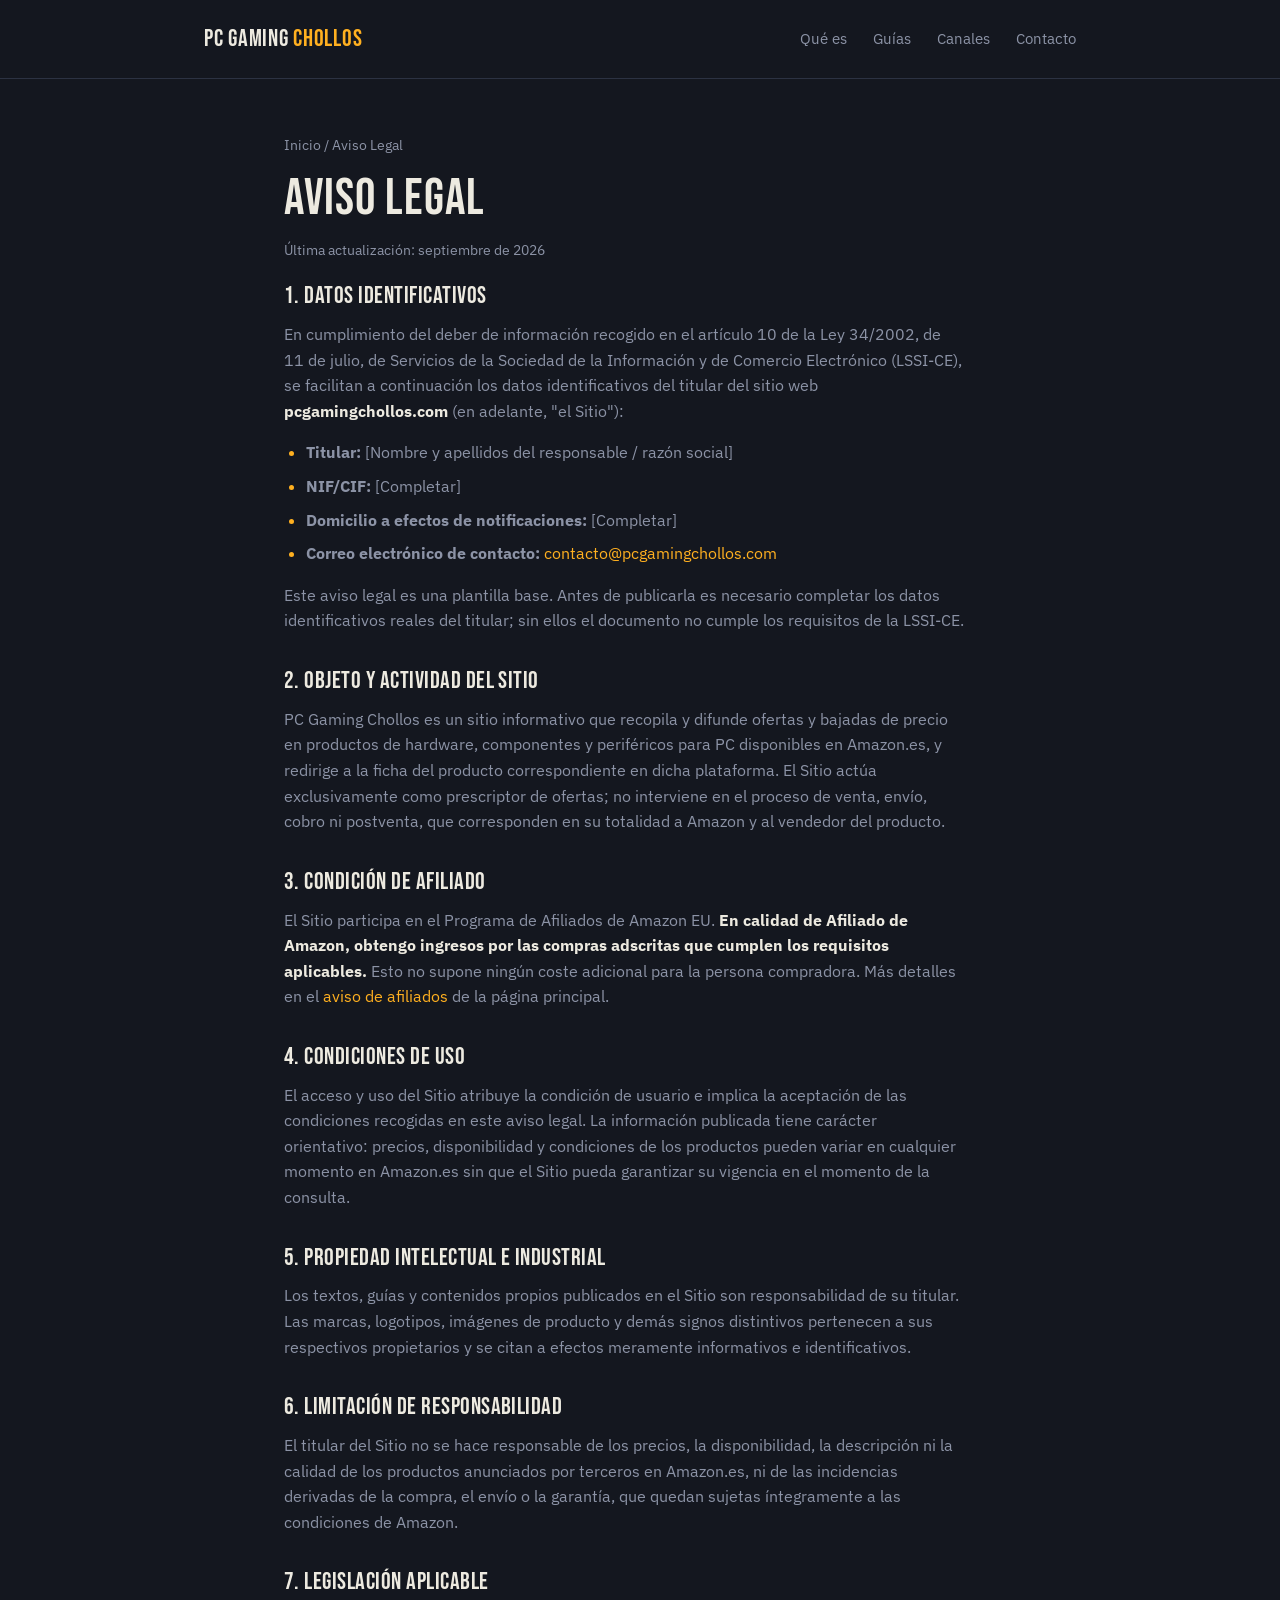
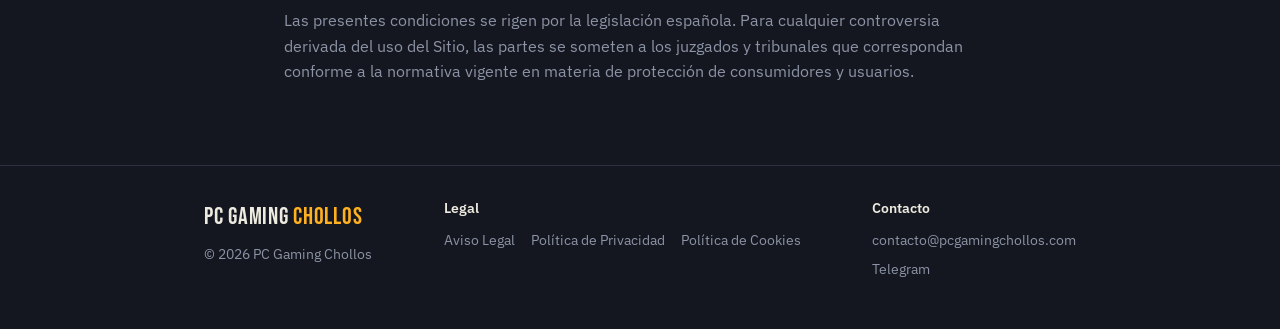
==== legal/aviso-legal.html @ 8f446a81 "Add files via upload" ====
<!DOCTYPE html>
<html lang="es">
<head>
<meta charset="UTF-8">
<meta name="viewport" content="width=device-width, initial-scale=1.0">
<title>Aviso Legal — PC Gaming Chollos</title>
<meta name="description" content="Aviso legal del sitio web PC Gaming Chollos.">
<link rel="stylesheet" href="../assets/style.css">
</head>
<body>

<header>
  <div class="wrap">
    <div class="brand"><a href="../index.html" style="color:inherit;text-decoration:none;">PC Gaming <span>Chollos</span></a></div>
    <nav>
      <a href="../index.html#que-es">Qué es</a>
      <a href="../index.html#guias">Guías</a>
      <a href="../index.html#canales">Canales</a>
      <a href="../index.html#contacto">Contacto</a>
    </nav>
  </div>
</header>

<div class="article-hero legal-page">
  <div class="breadcrumb"><a href="../index.html">Inicio</a> / Aviso Legal</div>
  <h1>Aviso Legal</h1>
  <p class="article-meta">Última actualización: septiembre de 2026</p>
</div>

<div class="wrap legal-page">
  <div class="prose">

    <h2>1. Datos identificativos</h2>
    <p>En cumplimiento del deber de información recogido en el artículo 10 de la Ley 34/2002, de 11 de julio, de Servicios de la Sociedad de la Información y de Comercio Electrónico (LSSI-CE), se facilitan a continuación los datos identificativos del titular del sitio web <strong>pcgamingchollos.com</strong> (en adelante, "el Sitio"):</p>
    <ul>
      <li><strong>Titular:</strong> [Nombre y apellidos del responsable / razón social]</li>
      <li><strong>NIF/CIF:</strong> [Completar]</li>
      <li><strong>Domicilio a efectos de notificaciones:</strong> [Completar]</li>
      <li><strong>Correo electrónico de contacto:</strong> <a href="mailto:contacto@pcgamingchollos.com">contacto@pcgamingchollos.com</a></li>
    </ul>
    <p>Este aviso legal es una plantilla base. Antes de publicarla es necesario completar los datos identificativos reales del titular; sin ellos el documento no cumple los requisitos de la LSSI-CE.</p>

    <h2>2. Objeto y actividad del Sitio</h2>
    <p>PC Gaming Chollos es un sitio informativo que recopila y difunde ofertas y bajadas de precio en productos de hardware, componentes y periféricos para PC disponibles en Amazon.es, y redirige a la ficha del producto correspondiente en dicha plataforma. El Sitio actúa exclusivamente como prescriptor de ofertas; no interviene en el proceso de venta, envío, cobro ni postventa, que corresponden en su totalidad a Amazon y al vendedor del producto.</p>

    <h2>3. Condición de afiliado</h2>
    <p>El Sitio participa en el Programa de Afiliados de Amazon EU. <strong>En calidad de Afiliado de Amazon, obtengo ingresos por las compras adscritas que cumplen los requisitos aplicables.</strong> Esto no supone ningún coste adicional para la persona compradora. Más detalles en el <a href="../index.html#afiliados">aviso de afiliados</a> de la página principal.</p>

    <h2>4. Condiciones de uso</h2>
    <p>El acceso y uso del Sitio atribuye la condición de usuario e implica la aceptación de las condiciones recogidas en este aviso legal. La información publicada tiene carácter orientativo: precios, disponibilidad y condiciones de los productos pueden variar en cualquier momento en Amazon.es sin que el Sitio pueda garantizar su vigencia en el momento de la consulta.</p>

    <h2>5. Propiedad intelectual e industrial</h2>
    <p>Los textos, guías y contenidos propios publicados en el Sitio son responsabilidad de su titular. Las marcas, logotipos, imágenes de producto y demás signos distintivos pertenecen a sus respectivos propietarios y se citan a efectos meramente informativos e identificativos.</p>

    <h2>6. Limitación de responsabilidad</h2>
    <p>El titular del Sitio no se hace responsable de los precios, la disponibilidad, la descripción ni la calidad de los productos anunciados por terceros en Amazon.es, ni de las incidencias derivadas de la compra, el envío o la garantía, que quedan sujetas íntegramente a las condiciones de Amazon.</p>

    <h2>7. Legislación aplicable</h2>
    <p>Las presentes condiciones se rigen por la legislación española. Para cualquier controversia derivada del uso del Sitio, las partes se someten a los juzgados y tribunales que correspondan conforme a la normativa vigente en materia de protección de consumidores y usuarios.</p>

  </div>
</div>

<footer>
  <div class="wrap">
    <div class="footer-col">
      <div class="brand">PC Gaming <span>Chollos</span></div>
      <p>© 2026 PC Gaming Chollos</p>
    </div>
    <div class="footer-col">
      <div class="footer-title">Legal</div>
      <div class="footer-links">
        <a href="aviso-legal.html">Aviso Legal</a>
        <a href="politica-privacidad.html">Política de Privacidad</a>
        <a href="politica-cookies.html">Política de Cookies</a>
      </div>
    </div>
    <div class="footer-col">
      <div class="footer-title">Contacto</div>
      <a href="mailto:contacto@pcgamingchollos.com">contacto@pcgamingchollos.com</a>
      <a href="https://t.me/pc_gaming_chollos" target="_blank" rel="noopener">Telegram</a>
    </div>
  </div>
</footer>

</body>
</html>
---- assets/style.css ----
@import url('https://fonts.googleapis.com/css2?family=Bebas+Neue&family=IBM+Plex+Sans:wght@400;500;600&display=swap');

:root{
  --ink: #14171F;
  --surface: #1C212C;
  --surface-2: #232938;
  --text: #EDEAE0;
  --text-muted: #8C93A6;
  --accent: #FFB020;
  --accent-dim: #8a6420;
  --line: #2C3242;
}

*{ box-sizing: border-box; }
html{ scroll-behavior: smooth; }
body{
  margin:0;
  background: var(--ink);
  color: var(--text);
  font-family: 'IBM Plex Sans', sans-serif;
  line-height: 1.6;
  -webkit-font-smoothing: antialiased;
}
h1, h2, .display{
  font-family: 'Bebas Neue', sans-serif;
  letter-spacing: 0.02em;
  line-height: 0.95;
  font-weight: 400;
}
a{ color: var(--accent); text-decoration: none; }
a:hover{ text-decoration: underline; }
a:focus-visible, button:focus-visible{
  outline: 2px solid var(--accent);
  outline-offset: 3px;
}
img{ max-width:100%; display:block; }

.wrap{
  max-width: 760px;
  margin: 0 auto;
  padding: 0 24px;
}

/* ── Header ───────────────────────────────── */
header{
  padding: 20px 0;
  border-bottom: 1px solid var(--line);
}
header .wrap{
  display:flex;
  align-items:center;
  justify-content:space-between;
  max-width: 920px;
  flex-wrap: wrap;
  gap: 10px;
}
.brand{
  font-family: 'Bebas Neue', sans-serif;
  font-size: 1.5rem;
  letter-spacing: 0.03em;
  color: var(--text);
}
.brand span{ color: var(--accent); }
nav a{
  color: var(--text-muted);
  font-size: 0.95rem;
  margin-left: 22px;
}
nav a:hover{ color: var(--text); text-decoration:none; }

/* ── Hero ─────────────────────────────────── */
.hero{
  max-width: 920px;
  margin: 0 auto;
  padding: 72px 24px 56px;
  position: relative;
}
.tag{
  position:absolute;
  top: 58px;
  right: 24px;
  width: 108px;
  height: 108px;
  background: var(--accent);
  color: var(--ink);
  transform: rotate(8deg);
  clip-path: polygon(50% 0%, 100% 25%, 100% 75%, 50% 100%, 0% 75%, 0% 25%);
  display:flex;
  align-items:center;
  justify-content:center;
  text-align:center;
  font-family:'Bebas Neue', sans-serif;
  font-size: 1.05rem;
  line-height:1.05;
  padding: 8px;
}
.hero h1{
  font-size: clamp(2.6rem, 7vw, 4.4rem);
  max-width: 11ch;
  margin: 0 0 22px;
}
.hero p.lede{
  font-size: 1.15rem;
  color: var(--text-muted);
  max-width: 46ch;
  margin: 0 0 32px;
}
.cta-row{ display:flex; gap:14px; flex-wrap:wrap; }
.btn{
  display:inline-block;
  padding: 12px 22px;
  border-radius: 3px;
  font-weight: 600;
  font-size: 0.98rem;
}
.btn-primary{
  background: var(--accent);
  color: var(--ink);
}
.btn-primary:hover{ background:#ffc450; text-decoration:none; }
.btn-ghost{
  border: 1px solid var(--line);
  color: var(--text);
}
.btn-ghost:hover{ border-color: var(--accent); text-decoration:none; }

/* ── Sections ─────────────────────────────── */
section{
  padding: 56px 0;
  border-top: 1px solid var(--line);
}
section h2{
  font-size: 2rem;
  margin: 0 0 18px;
}
section p{ color: var(--text-muted); margin: 0 0 16px; max-width: 62ch; }
section p strong{ color: var(--text); font-weight:600; }

.steps{
  display:grid;
  gap: 20px;
  margin-top: 28px;
}
.step{
  display:flex;
  gap:18px;
  align-items:flex-start;
}
.step .num{
  font-family:'Bebas Neue', sans-serif;
  font-size: 1.8rem;
  color: var(--accent);
  min-width: 2ch;
}
.step .body h3{
  margin: 0 0 4px;
  font-size: 1.05rem;
  font-weight: 600;
  font-family: 'IBM Plex Sans', sans-serif;
}
.step .body p{ margin:0; }

.channels{
  display:grid;
  grid-template-columns: 1fr 1fr;
  gap: 16px;
  margin-top: 24px;
}
@media (max-width: 560px){
  .channels{ grid-template-columns: 1fr; }
  .guias-grid{ grid-template-columns: 1fr; }
}
.channel-card{
  background: var(--surface);
  border: 1px solid var(--line);
  border-radius: 4px;
  padding: 20px;
}
.channel-card h3{
  margin: 0 0 6px;
  font-size: 1.05rem;
}
.channel-card p{ margin: 0 0 14px; font-size: 0.92rem; }

.disclosure{
  background: var(--surface);
  border-left: 3px solid var(--accent);
  padding: 18px 22px;
  border-radius: 0 4px 4px 0;
}
.disclosure p{ margin:0; color: var(--text); font-size: 0.95rem; }

/* ── Guías / blog ─────────────────────────── */
.guias-grid{
  display:grid;
  grid-template-columns: 1fr 1fr;
  gap: 16px;
  margin-top: 24px;
}
.guia-card{
  background: var(--surface);
  border: 1px solid var(--line);
  border-radius: 4px;
  padding: 20px;
  display:flex;
  flex-direction: column;
}
.guia-card .kicker{
  font-size: 0.78rem;
  text-transform: uppercase;
  letter-spacing: 0.06em;
  color: var(--accent);
  margin-bottom: 8px;
}
.guia-card h3{
  margin: 0 0 8px;
  font-size: 1.1rem;
  font-family: 'IBM Plex Sans', sans-serif;
  font-weight: 600;
  color: var(--text);
}
.guia-card p{ font-size: 0.92rem; margin: 0 0 16px; flex-grow: 1; }
.guia-card a.read-more{ font-size: 0.9rem; font-weight: 600; }

/* ── Article / legal page prose ──────────── */
.article-hero{
  max-width: 760px;
  margin: 0 auto;
  padding: 56px 24px 8px;
}
.breadcrumb{
  font-size: 0.85rem;
  color: var(--text-muted);
  margin-bottom: 18px;
}
.breadcrumb a{ color: var(--text-muted); }
.breadcrumb a:hover{ color: var(--accent); }
.article-hero .kicker{
  font-size: 0.8rem;
  text-transform: uppercase;
  letter-spacing: 0.06em;
  color: var(--accent);
  margin-bottom: 10px;
}
.article-hero h1{
  font-size: clamp(2.2rem, 6vw, 3.2rem);
  margin: 0 0 14px;
}
.article-meta{
  color: var(--text-muted);
  font-size: 0.9rem;
  margin-bottom: 8px;
}
.prose{
  padding: 24px 0 64px;
  border-top: 1px solid var(--line);
  margin-top: 24px;
}
.prose h2{
  font-size: 1.5rem;
  margin: 36px 0 14px;
}
.prose h3{
  font-family: 'IBM Plex Sans', sans-serif;
  font-weight: 600;
  font-size: 1.1rem;
  color: var(--text);
  margin: 26px 0 10px;
}
.prose p{ color: var(--text-muted); max-width: 68ch; margin: 0 0 16px; }
.prose p strong{ color: var(--text); }
.prose ul, .prose ol{ color: var(--text-muted); max-width: 68ch; margin: 0 0 16px; padding-left: 22px; }
.prose li{ margin-bottom: 8px; }
.prose li::marker{ color: var(--accent); }
.legal-page .prose{ border-top: none; margin-top: 0; padding-top: 8px; }
.legal-page .prose h2:first-child{ margin-top: 0; }

.guia-cta{
  background: var(--surface);
  border: 1px solid var(--line);
  border-left: 3px solid var(--accent);
  border-radius: 0 4px 4px 0;
  padding: 20px 22px;
  margin: 32px 0;
}
.guia-cta p{ margin: 0 0 12px; color: var(--text); max-width: none; }

/* ── Footer ───────────────────────────────── */
footer{
  border-top: 1px solid var(--line);
  padding: 32px 0 48px;
}
footer .wrap{
  display:flex;
  justify-content:space-between;
  flex-wrap:wrap;
  gap: 24px;
  max-width: 920px;
}
footer p{
  color: var(--text-muted);
  font-size: 0.85rem;
  margin:0;
}
footer a{ color: var(--text-muted); font-size: 0.85rem; }
footer a:hover{ color: var(--accent); }
.footer-links{
  display:flex;
  gap: 6px 16px;
  flex-wrap: wrap;
}
.footer-col{ display:flex; flex-direction:column; gap:8px; }
.footer-col .footer-title{
  color: var(--text);
  font-size: 0.85rem;
  font-weight: 600;
  margin-bottom: 2px;
}

@media (prefers-reduced-motion: reduce){
  html{ scroll-behavior: auto; }
}
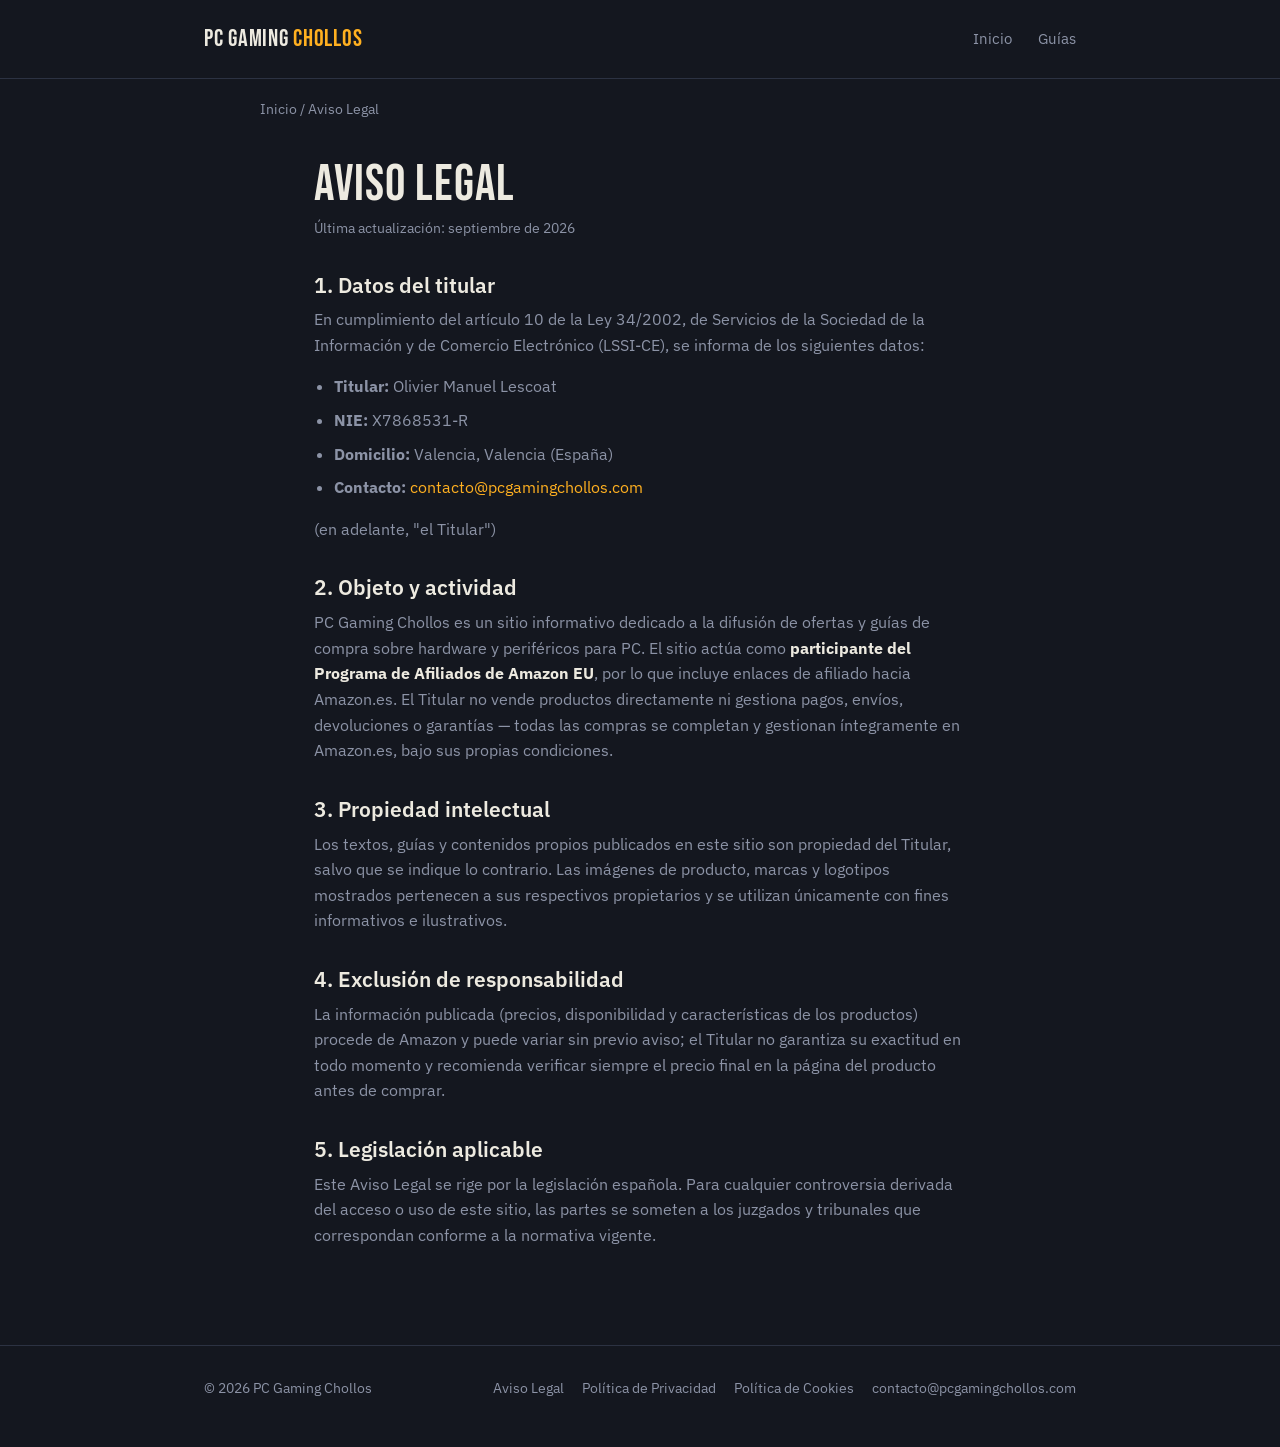
==== commit 2f98ffb8: "Add files via upload" ====
--- a/legal/aviso-legal.html
+++ b/legal/aviso-legal.html
@@ -4,81 +4,57 @@
 <meta charset="UTF-8">
 <meta name="viewport" content="width=device-width, initial-scale=1.0">
 <title>Aviso Legal — PC Gaming Chollos</title>
-<meta name="description" content="Aviso legal del sitio web PC Gaming Chollos.">
-<link rel="stylesheet" href="../assets/style.css">
+<link rel="stylesheet" href="../style.css">
 </head>
 <body>
 
 <header>
-  <div class="wrap">
-    <div class="brand"><a href="../index.html" style="color:inherit;text-decoration:none;">PC Gaming <span>Chollos</span></a></div>
+  <div class="wrap-wide">
+    <div class="brand"><a href="../index.html" style="color:inherit">PC Gaming <span>Chollos</span></a></div>
     <nav>
-      <a href="../index.html#que-es">Qué es</a>
-      <a href="../index.html#guias">Guías</a>
-      <a href="../index.html#canales">Canales</a>
-      <a href="../index.html#contacto">Contacto</a>
+      <a href="../index.html">Inicio</a>
+      <a href="../blog/">Guías</a>
     </nav>
   </div>
 </header>
 
-<div class="article-hero legal-page">
-  <div class="breadcrumb"><a href="../index.html">Inicio</a> / Aviso Legal</div>
+<div class="breadcrumb wrap"><a href="../index.html">Inicio</a> / Aviso Legal</div>
+
+<div class="content-page">
   <h1>Aviso Legal</h1>
-  <p class="article-meta">Última actualización: septiembre de 2026</p>
-</div>
+  <p class="meta">Última actualización: septiembre de 2026</p>
 
-<div class="wrap legal-page">
-  <div class="prose">
+  <h2>1. Datos del titular</h2>
+  <p>En cumplimiento del artículo 10 de la Ley 34/2002, de Servicios de la Sociedad de la Información y de Comercio Electrónico (LSSI-CE), se informa de los siguientes datos:</p>
+  <ul>
+    <li><strong>Titular:</strong> Olivier Manuel Lescoat</li>
+    <li><strong>NIE:</strong> X7868531-R</li>
+    <li><strong>Domicilio:</strong> Valencia, Valencia (España)</li>
+    <li><strong>Contacto:</strong> <a href="mailto:contacto@pcgamingchollos.com">contacto@pcgamingchollos.com</a></li>
+  </ul>
+  <p>(en adelante, "el Titular")</p>
 
-    <h2>1. Datos identificativos</h2>
-    <p>En cumplimiento del deber de información recogido en el artículo 10 de la Ley 34/2002, de 11 de julio, de Servicios de la Sociedad de la Información y de Comercio Electrónico (LSSI-CE), se facilitan a continuación los datos identificativos del titular del sitio web <strong>pcgamingchollos.com</strong> (en adelante, "el Sitio"):</p>
-    <ul>
-      <li><strong>Titular:</strong> [Nombre y apellidos del responsable / razón social]</li>
-      <li><strong>NIF/CIF:</strong> [Completar]</li>
-      <li><strong>Domicilio a efectos de notificaciones:</strong> [Completar]</li>
-      <li><strong>Correo electrónico de contacto:</strong> <a href="mailto:contacto@pcgamingchollos.com">contacto@pcgamingchollos.com</a></li>
-    </ul>
-    <p>Este aviso legal es una plantilla base. Antes de publicarla es necesario completar los datos identificativos reales del titular; sin ellos el documento no cumple los requisitos de la LSSI-CE.</p>
+  <h2>2. Objeto y actividad</h2>
+  <p>PC Gaming Chollos es un sitio informativo dedicado a la difusión de ofertas y guías de compra sobre hardware y periféricos para PC. El sitio actúa como <strong>participante del Programa de Afiliados de Amazon EU</strong>, por lo que incluye enlaces de afiliado hacia Amazon.es. El Titular no vende productos directamente ni gestiona pagos, envíos, devoluciones o garantías — todas las compras se completan y gestionan íntegramente en Amazon.es, bajo sus propias condiciones.</p>
 
-    <h2>2. Objeto y actividad del Sitio</h2>
-    <p>PC Gaming Chollos es un sitio informativo que recopila y difunde ofertas y bajadas de precio en productos de hardware, componentes y periféricos para PC disponibles en Amazon.es, y redirige a la ficha del producto correspondiente en dicha plataforma. El Sitio actúa exclusivamente como prescriptor de ofertas; no interviene en el proceso de venta, envío, cobro ni postventa, que corresponden en su totalidad a Amazon y al vendedor del producto.</p>
+  <h2>3. Propiedad intelectual</h2>
+  <p>Los textos, guías y contenidos propios publicados en este sitio son propiedad del Titular, salvo que se indique lo contrario. Las imágenes de producto, marcas y logotipos mostrados pertenecen a sus respectivos propietarios y se utilizan únicamente con fines informativos e ilustrativos.</p>
 
-    <h2>3. Condición de afiliado</h2>
-    <p>El Sitio participa en el Programa de Afiliados de Amazon EU. <strong>En calidad de Afiliado de Amazon, obtengo ingresos por las compras adscritas que cumplen los requisitos aplicables.</strong> Esto no supone ningún coste adicional para la persona compradora. Más detalles en el <a href="../index.html#afiliados">aviso de afiliados</a> de la página principal.</p>
+  <h2>4. Exclusión de responsabilidad</h2>
+  <p>La información publicada (precios, disponibilidad y características de los productos) procede de Amazon y puede variar sin previo aviso; el Titular no garantiza su exactitud en todo momento y recomienda verificar siempre el precio final en la página del producto antes de comprar.</p>
 
-    <h2>4. Condiciones de uso</h2>
-    <p>El acceso y uso del Sitio atribuye la condición de usuario e implica la aceptación de las condiciones recogidas en este aviso legal. La información publicada tiene carácter orientativo: precios, disponibilidad y condiciones de los productos pueden variar en cualquier momento en Amazon.es sin que el Sitio pueda garantizar su vigencia en el momento de la consulta.</p>
-
-    <h2>5. Propiedad intelectual e industrial</h2>
-    <p>Los textos, guías y contenidos propios publicados en el Sitio son responsabilidad de su titular. Las marcas, logotipos, imágenes de producto y demás signos distintivos pertenecen a sus respectivos propietarios y se citan a efectos meramente informativos e identificativos.</p>
-
-    <h2>6. Limitación de responsabilidad</h2>
-    <p>El titular del Sitio no se hace responsable de los precios, la disponibilidad, la descripción ni la calidad de los productos anunciados por terceros en Amazon.es, ni de las incidencias derivadas de la compra, el envío o la garantía, que quedan sujetas íntegramente a las condiciones de Amazon.</p>
-
-    <h2>7. Legislación aplicable</h2>
-    <p>Las presentes condiciones se rigen por la legislación española. Para cualquier controversia derivada del uso del Sitio, las partes se someten a los juzgados y tribunales que correspondan conforme a la normativa vigente en materia de protección de consumidores y usuarios.</p>
-
-  </div>
+  <h2>5. Legislación aplicable</h2>
+  <p>Este Aviso Legal se rige por la legislación española. Para cualquier controversia derivada del acceso o uso de este sitio, las partes se someten a los juzgados y tribunales que correspondan conforme a la normativa vigente.</p>
 </div>
 
 <footer>
-  <div class="wrap">
-    <div class="footer-col">
-      <div class="brand">PC Gaming <span>Chollos</span></div>
-      <p>© 2026 PC Gaming Chollos</p>
-    </div>
-    <div class="footer-col">
-      <div class="footer-title">Legal</div>
-      <div class="footer-links">
-        <a href="aviso-legal.html">Aviso Legal</a>
-        <a href="politica-privacidad.html">Política de Privacidad</a>
-        <a href="politica-cookies.html">Política de Cookies</a>
-      </div>
-    </div>
-    <div class="footer-col">
-      <div class="footer-title">Contacto</div>
+  <div class="wrap-wide">
+    <p>© 2026 PC Gaming Chollos</p>
+    <div class="foot-links">
+      <a href="aviso-legal.html">Aviso Legal</a>
+      <a href="privacidad.html">Política de Privacidad</a>
+      <a href="cookies.html">Política de Cookies</a>
       <a href="mailto:contacto@pcgamingchollos.com">contacto@pcgamingchollos.com</a>
-      <a href="https://t.me/pc_gaming_chollos" target="_blank" rel="noopener">Telegram</a>
     </div>
   </div>
 </footer>
--- a/style.css
+++ b/style.css
@@ -0,0 +1,278 @@
+@import url('https://fonts.googleapis.com/css2?family=Bebas+Neue&family=IBM+Plex+Sans:wght@400;500;600&display=swap');
+
+:root{
+  --ink: #14171F;
+  --surface: #1C212C;
+  --surface-2: #232938;
+  --text: #EDEAE0;
+  --text-muted: #8C93A6;
+  --accent: #FFB020;
+  --accent-dim: #8a6420;
+  --line: #2C3242;
+}
+
+*{ box-sizing: border-box; }
+html{ scroll-behavior: smooth; }
+body{
+  margin:0;
+  background: var(--ink);
+  color: var(--text);
+  font-family: 'IBM Plex Sans', sans-serif;
+  line-height: 1.6;
+  -webkit-font-smoothing: antialiased;
+}
+h1, h2, .display{
+  font-family: 'Bebas Neue', sans-serif;
+  letter-spacing: 0.02em;
+  line-height: 0.95;
+  font-weight: 400;
+}
+a{ color: var(--accent); text-decoration: none; }
+a:hover{ text-decoration: underline; }
+a:focus-visible, button:focus-visible{
+  outline: 2px solid var(--accent);
+  outline-offset: 3px;
+}
+img{ max-width:100%; display:block; }
+
+.wrap{
+  max-width: 760px;
+  margin: 0 auto;
+  padding: 0 24px;
+}
+.wrap-wide{
+  max-width: 920px;
+  margin: 0 auto;
+  padding: 0 24px;
+}
+
+/* ── Header ───────────────────────────────── */
+header{
+  padding: 20px 0;
+  border-bottom: 1px solid var(--line);
+}
+header .wrap-wide{
+  display:flex;
+  align-items:center;
+  justify-content:space-between;
+}
+.brand{
+  font-family: 'Bebas Neue', sans-serif;
+  font-size: 1.5rem;
+  letter-spacing: 0.03em;
+  color: var(--text);
+}
+.brand span{ color: var(--accent); }
+nav a{
+  color: var(--text-muted);
+  font-size: 0.95rem;
+  margin-left: 22px;
+}
+nav a:hover{ color: var(--text); text-decoration:none; }
+
+/* ── Hero ─────────────────────────────────── */
+.hero{
+  max-width: 920px;
+  margin: 0 auto;
+  padding: 72px 24px 56px;
+  position: relative;
+}
+.tag{
+  position:absolute;
+  top: 58px;
+  right: 24px;
+  width: 108px;
+  height: 108px;
+  background: var(--accent);
+  color: var(--ink);
+  transform: rotate(8deg);
+  clip-path: polygon(50% 0%, 100% 25%, 100% 75%, 50% 100%, 0% 75%, 0% 25%);
+  display:flex;
+  align-items:center;
+  justify-content:center;
+  text-align:center;
+  font-family:'Bebas Neue', sans-serif;
+  font-size: 1.05rem;
+  line-height:1.05;
+  padding: 8px;
+}
+.hero h1{
+  font-size: clamp(2.6rem, 7vw, 4.4rem);
+  max-width: 11ch;
+  margin: 0 0 22px;
+}
+.hero p.lede{
+  font-size: 1.15rem;
+  color: var(--text-muted);
+  max-width: 46ch;
+  margin: 0 0 32px;
+}
+.cta-row{ display:flex; gap:14px; flex-wrap:wrap; }
+.btn{
+  display:inline-block;
+  padding: 12px 22px;
+  border-radius: 3px;
+  font-weight: 600;
+  font-size: 0.98rem;
+}
+.btn-primary{
+  background: var(--accent);
+  color: var(--ink);
+}
+.btn-primary:hover{ background:#ffc450; text-decoration:none; }
+.btn-ghost{
+  border: 1px solid var(--line);
+  color: var(--text);
+}
+.btn-ghost:hover{ border-color: var(--accent); text-decoration:none; }
+
+/* ── Sections ─────────────────────────────── */
+section{
+  padding: 56px 0;
+  border-top: 1px solid var(--line);
+}
+section h2{
+  font-size: 2rem;
+  margin: 0 0 18px;
+}
+section > .wrap-wide > p, section > .wrap > p{ color: var(--text-muted); margin: 0 0 16px; max-width: 62ch; }
+section p strong{ color: var(--text); font-weight:600; }
+
+.steps{
+  display:grid;
+  gap: 20px;
+  margin-top: 28px;
+}
+.step{
+  display:flex;
+  gap:18px;
+  align-items:flex-start;
+}
+.step .num{
+  font-family:'Bebas Neue', sans-serif;
+  font-size: 1.8rem;
+  color: var(--accent);
+  min-width: 2ch;
+}
+.step .body h3{
+  margin: 0 0 4px;
+  font-size: 1.05rem;
+  font-weight: 600;
+  font-family: 'IBM Plex Sans', sans-serif;
+}
+.step .body p{ margin:0; }
+
+.channels{
+  display:grid;
+  grid-template-columns: 1fr 1fr;
+  gap: 16px;
+  margin-top: 24px;
+}
+.card-grid{
+  display:grid;
+  grid-template-columns: 1fr 1fr;
+  gap: 16px;
+  margin-top: 24px;
+}
+@media (max-width: 560px){
+  .channels{ grid-template-columns: 1fr; }
+  .card-grid{ grid-template-columns: 1fr; }
+}
+.channel-card, .blog-card{
+  background: var(--surface);
+  border: 1px solid var(--line);
+  border-radius: 4px;
+  padding: 20px;
+}
+.channel-card h3, .blog-card h3{
+  margin: 0 0 6px;
+  font-size: 1.05rem;
+}
+.channel-card p, .blog-card p{ margin: 0 0 14px; font-size: 0.92rem; }
+.blog-card .tag-label{
+  display:inline-block;
+  font-size: 0.75rem;
+  color: var(--accent);
+  text-transform: uppercase;
+  letter-spacing: 0.06em;
+  margin-bottom: 8px;
+}
+
+.disclosure{
+  background: var(--surface);
+  border-left: 3px solid var(--accent);
+  padding: 18px 22px;
+  border-radius: 0 4px 4px 0;
+}
+.disclosure p{ margin:0; color: var(--text); font-size: 0.95rem; }
+
+footer{
+  border-top: 1px solid var(--line);
+  padding: 32px 0 48px;
+}
+footer .wrap-wide{
+  display:flex;
+  justify-content:space-between;
+  flex-wrap:wrap;
+  gap: 12px;
+}
+footer .foot-links{
+  display:flex;
+  gap: 18px;
+  flex-wrap: wrap;
+}
+footer p{
+  color: var(--text-muted);
+  font-size: 0.85rem;
+  margin:0;
+}
+footer a{ color: var(--text-muted); font-size: 0.85rem; }
+footer a:hover{ color: var(--accent); }
+
+/* ── Breadcrumb (legal + blog pages) ─────────────────── */
+.breadcrumb{
+  padding: 20px 0 0;
+  font-size: 0.85rem;
+  color: var(--text-muted);
+}
+.breadcrumb a{ color: var(--text-muted); }
+.breadcrumb a:hover{ color: var(--accent); }
+
+/* ── Long-form content (legal + articles) ───────────── */
+.content-page{
+  max-width: 700px;
+  margin: 0 auto;
+  padding: 32px 24px 80px;
+}
+.content-page h1{
+  font-size: clamp(2.2rem, 6vw, 3.2rem);
+  margin: 8px 0 8px;
+}
+.content-page .meta{
+  color: var(--text-muted);
+  font-size: 0.85rem;
+  margin-bottom: 36px;
+}
+.content-page h2{
+  font-family: 'IBM Plex Sans', sans-serif;
+  font-weight: 600;
+  font-size: 1.3rem;
+  letter-spacing: normal;
+  color: var(--text);
+  margin: 36px 0 12px;
+}
+.content-page p{
+  color: var(--text-muted);
+  margin: 0 0 16px;
+}
+.content-page p strong{ color: var(--text); }
+.content-page ul{
+  color: var(--text-muted);
+  padding-left: 20px;
+  margin: 0 0 16px;
+}
+.content-page li{ margin-bottom: 8px; }
+
+@media (prefers-reduced-motion: reduce){
+  html{ scroll-behavior: auto; }
+}
